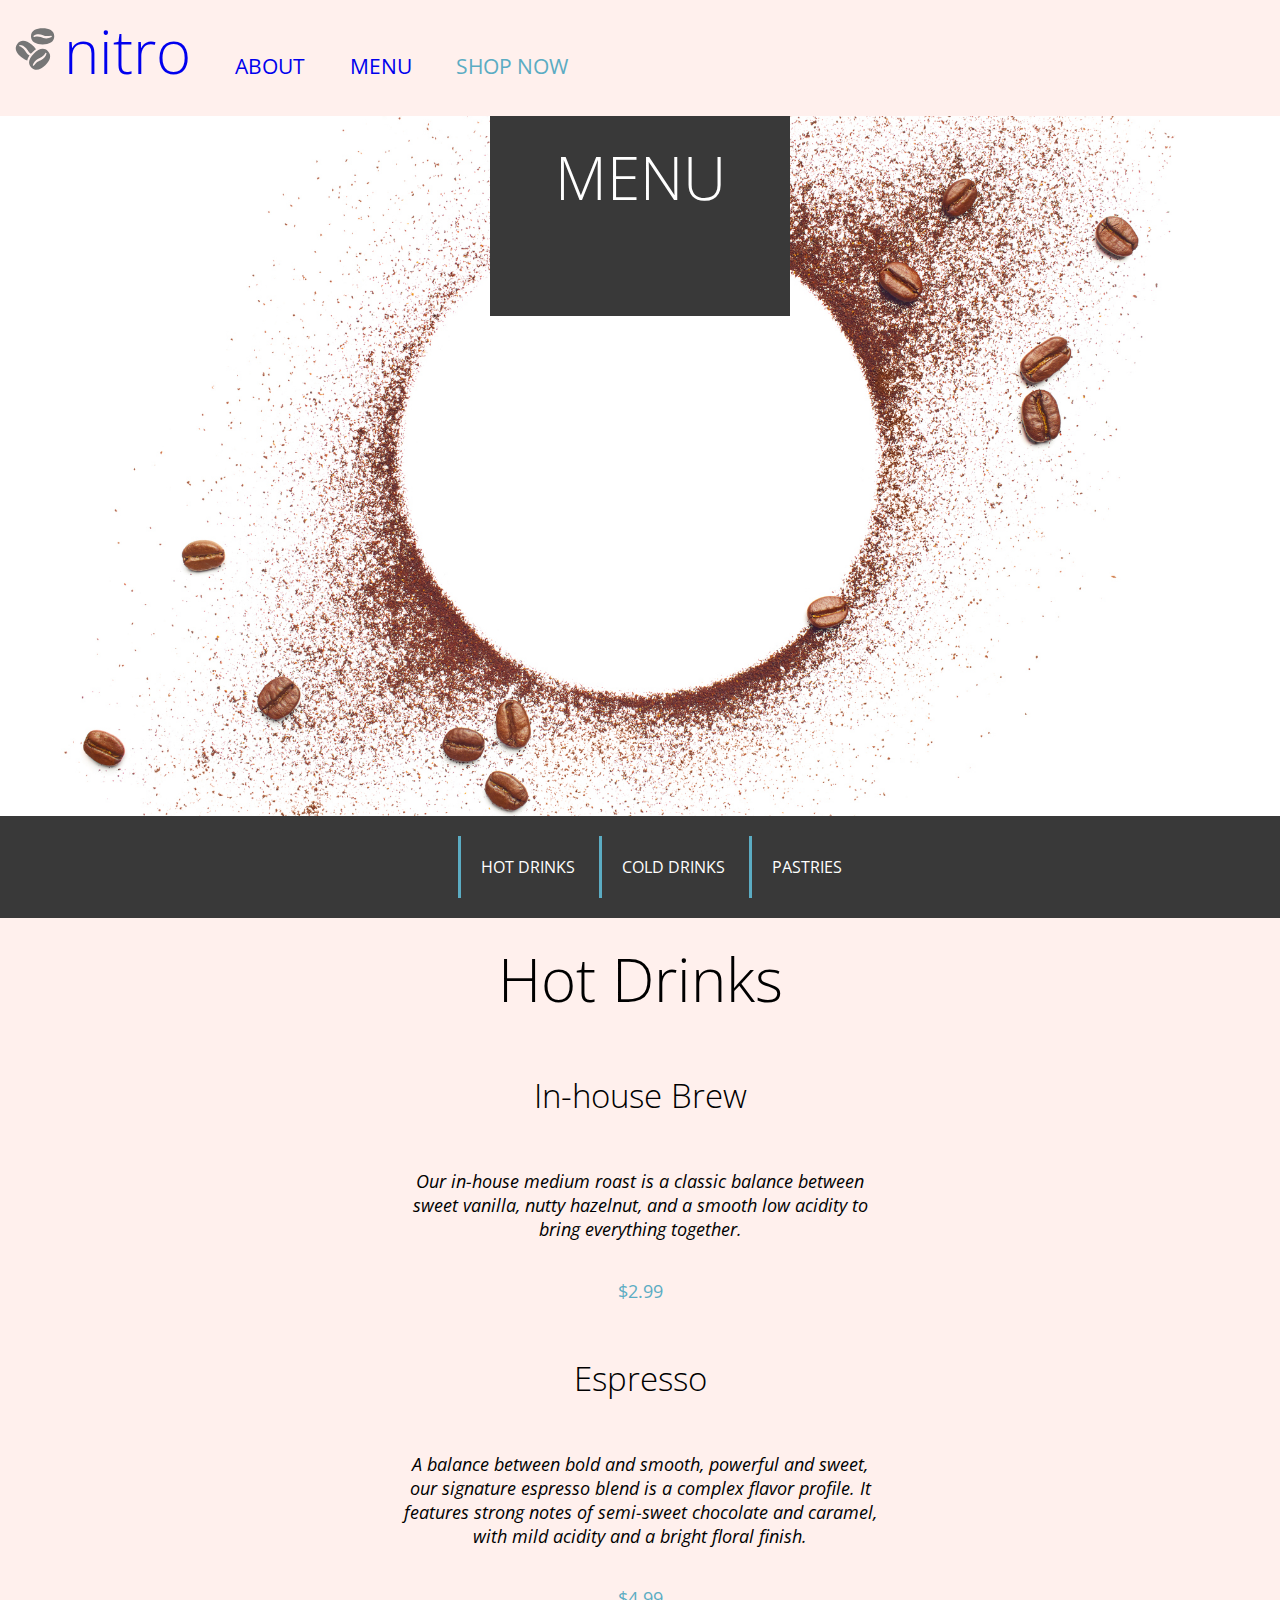
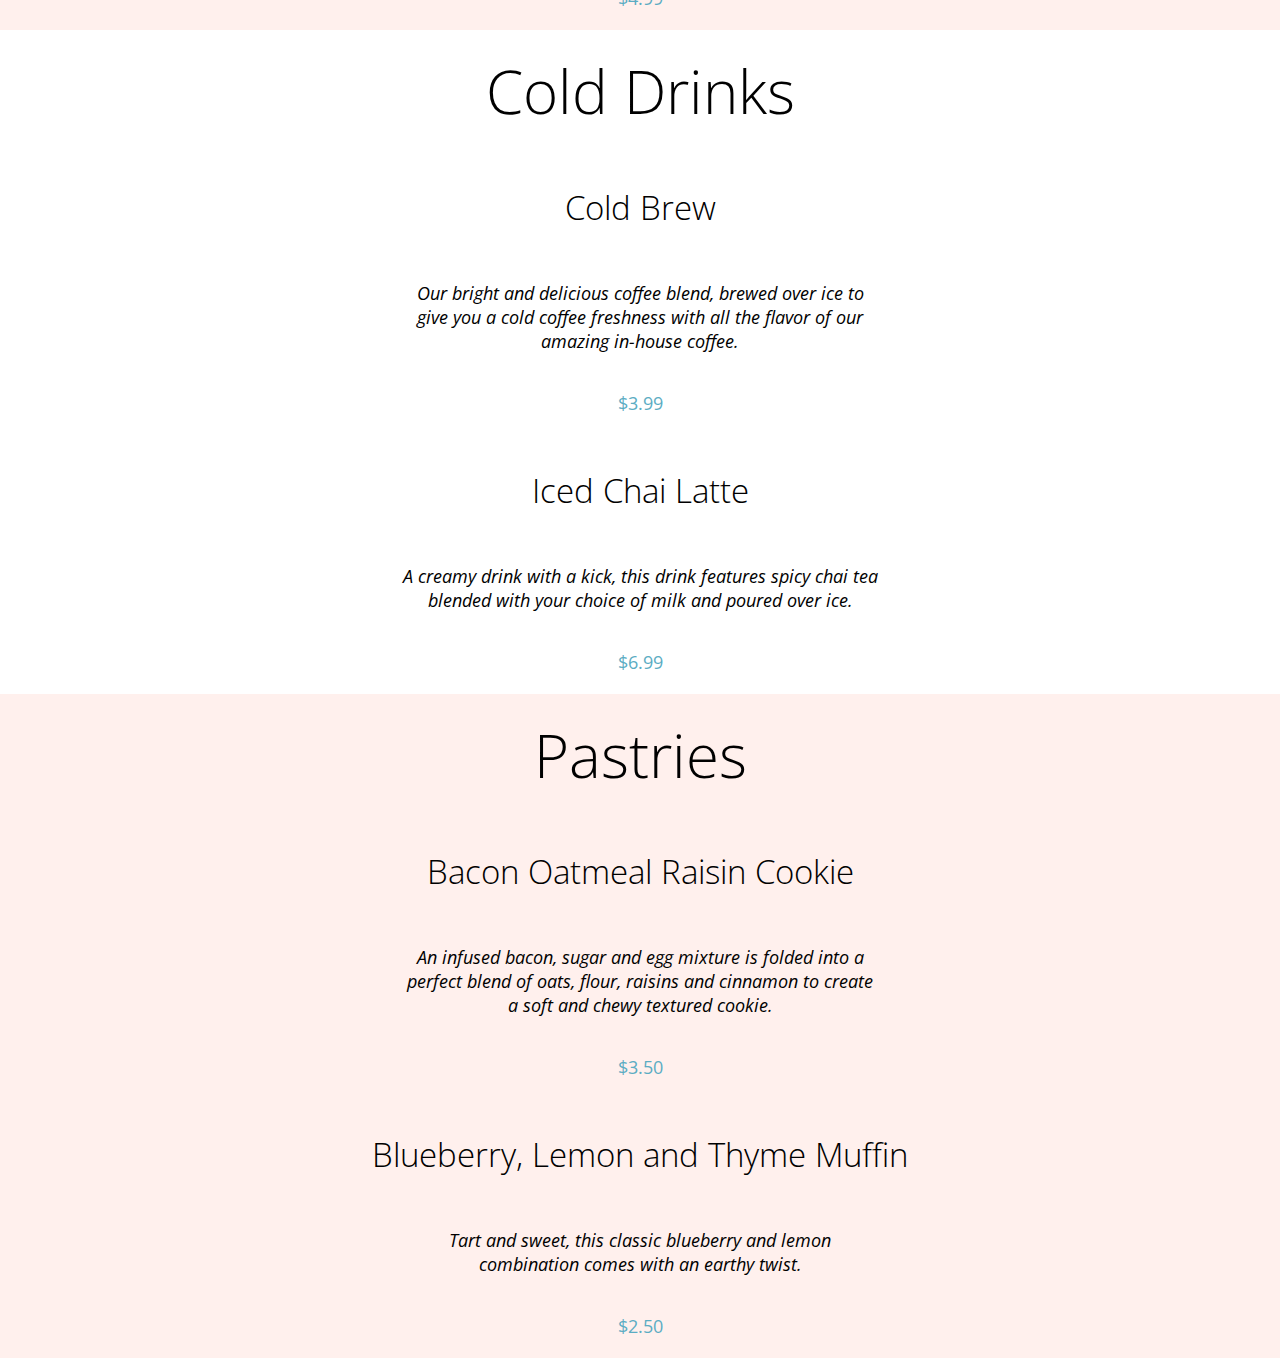
==== pages/menu.html @ 4241755d "initial commit" ====
<!DOCTYPE html>
<html lang="en">
  <head>
    <meta charset="UTF-8" />
    <meta name="viewport" content="width=device-width, initial-scale=1.0" />
    <link
      href="https://fonts.googleapis.com/css2?family=Open+Sans:ital,wght@0,300;0,400;0,600;0,700;1,400&display=swap"
      rel="stylesheet"
    />
    <link rel="stylesheet" href="../css/global.css" type="text/css" />
    <link rel="stylesheet" href="../css/menu.css" type="text/css" />
    <title>Coffee Shop - Menu</title>
  </head>
  <body>
    <!-- Navigation Bar -->
    <nav class="navhead">
      <img
        class="navhead-icon"
        src="../assets/coffee-beans-logo-and-footer.svg"
        alt="Coffee Bean Logo"
      />
      <a class="navhead-title" href="../index.html"
        ><h2 class="titlelink">nitro</h2></a
      >
      <ul class="navhead-list">
        <li class="navhead-link">
          <a href="../index.html">ABOUT</a>
        </li>
        <li class="navhead-link"><a href="menu.html">MENU</a></li>
        <li class="navhead-link">
          <a class="navhead-link__blue" href="menu.html">SHOP NOW</a>
        </li>
      </ul>
    </nav>
    <!-- Picture Banner -->
    <div id="background">
      <div class="titlebox">
        <h1 class="titleboxtext">MENU</h1>
      </div>
    </div>
    <!-- Sub-Menu -->
    <nav class="subnav">
      <ul class="subnav-container">
        <li class="subnav-list">
          <a class="subnav-list__item" href="#hot-drink-items">HOT DRINKS</a>
        </li>
        <li class="subnav-list">
          <a class="subnav-list__item" href="#cold-drink-items">COLD DRINKS</a>
        </li>
        <li class="subnav-list">
          <a class="subnav-list__item" href="#pastry-items">PASTRIES</a>
        </li>
      </ul>
    </nav>
    <!-- Main Section -->
    <main>
      <!-- Hot Drink Section -->
      <section class="menu-block" id="hot-drink-items">
        <h2 class="menu-block__title">Hot Drinks</h2>

        <h3 class="menu-block__item">In-house Brew</h3>
        <div class="menu-item-desc__container">
          <p class="itemdescription">
            Our in-house medium roast is a classic balance between sweet
            vanilla, nutty hazelnut, and a smooth low acidity to bring
            everything together.
          </p>
        </div>
        <p class="menu-item-price">$2.99</p>

        <h3 class="menu-block__item">Espresso</h3>
        <div class="menu-item-desc__container">
          <p class="itemdescription">
            A balance between bold and smooth, powerful and sweet, our signature
            espresso blend is a complex flavor profile. It features strong notes
            of semi-sweet chocolate and caramel, with mild acidity and a bright
            floral finish.
          </p>
        </div>
        <p class="menu-item-price">$4.99</p>
      </section>
      <!-- Cold Drink Section -->
      <section class="menu-block" id="cold-drink-items">
        <h2 class="menu-block__title">Cold Drinks</h2>

        <h3 class="menu-block__item">Cold Brew</h3>
        <div class="menu-item-desc__container">
          <p class="itemdescription">
            Our bright and delicious coffee blend, brewed over ice to give you a
            cold coffee freshness with all the flavor of our amazing in-house
            coffee.
          </p>
        </div>
        <p class="menu-item-price">$3.99</p>

        <h3 class="menu-block__item">Iced Chai Latte</h3>
        <div class="menu-item-desc__container">
          <p class="itemdescription">
            A creamy drink with a kick, this drink features spicy chai tea
            blended with your choice of milk and poured over ice.
          </p>
        </div>
        <p class="menu-item-price">$6.99</p>
      </section>
      <!-- Pastry Item Section -->
      <section class="menu-block" id="pastry-items">
        <h2 class="menu-block__title">Pastries</h2>

        <h3 class="menu-block__item">Bacon Oatmeal Raisin Cookie</h3>
        <div class="menu-item-desc__container">
          <p class="itemdescription">
            An infused bacon, sugar and egg mixture is folded into a perfect
            blend of oats, flour, raisins and cinnamon to create a soft and
            chewy textured cookie.
          </p>
        </div>
        <p class="menu-item-price">$3.50</p>

        <h3 class="menu-block__item">Blueberry, Lemon and Thyme Muffin</h3>
        <div class="menu-item-desc__container">
          <p class="itemdescription">
            Tart and sweet, this classic blueberry and lemon combination comes
            with an earthy twist.
          </p>
        </div>
        <p class="menu-item-price">$2.50</p>
      </section>
    </main>
  </body>
  <footer></footer>
</html>
---- css/global.css ----
body {
  font-family: "Open Sans";
  font-weight: 400;
  padding: 0;
  margin: 0;
}
---- css/menu.css ----
/* styling for Header 1 & 2 */
h1,
h2 {
  font-size: 3.75rem;
  font-weight: 300;
}

/* Styling for Header 3 */
h3 {
  font-size: 2.063rem;
  font-weight: 300;
}

/* default styling for a tags */
a {
  text-decoration: none;
}

/* default styling for p tag */

p {
  font-size: 1.125rem;
  font-weight: 400;
  margin-bottom: 0;
  padding-bottom: 1.25rem;
}

/* Styling for Navigation Bar */
.navhead {
  box-sizing: border-box;
  display: block;
  background-color: #fff0ed;
  width: 100%;
}

.navhead-icon {
  width: 3.125rem;
  padding-left: 0.625rem;
}

.titlelink {
  display: inline-block;
  background-color: #fff0ed;
  margin-top: 0.625rem;
  margin-bottom: 0.625rem;
}

.navhead-list {
  display: inline-block;
  list-style-type: none;
  padding: 1.25rem;
}

.navlist {
  display: inline;
  padding: 1.25rem;
  border: 0;
  margin: 0;
  background-color: #fff0ed;
}

.navhead-link {
  font-size: 1.313rem;
  font-weight: 400;
  display: inline;
  padding: 1.25rem;
}

.navhead-link__blue {
  color: #5bacc3;
}

/* Banner Section*/

.titlebox {
  width: 18.75rem;
  height: 12.5rem;
  background-color: #393939;
  display: inline-block;
  margin: 0 auto;
}

.titleboxtext {
  color: white;
  text-align: center;
  margin-top: 1.25rem;
}

#background {
  width: 100%;
  height: 43.75rem;
  text-align: center;
  background-position: center;
  background-size: cover;
  background-image: url(../assets/coffee-circle.jpg);
}

/* Sub-Menu  */
.subnav {
  width: 100%;
  background-color: #393939;
  text-align: center;
  text-decoration: solid;
}

.subnav-container {
  margin: 0;
}

.subnav-list {
  display: inline-block;
  border-left: 3px solid #5bacc3;
  margin: 1.25rem 0;
  padding: 0.313rem 1.25rem;
  list-style-type: none;
  padding: 1.25rem;
}

.subnav-list__item {
  color: white;
}

/* Main Section */

.menu-block {
  background-color: #fff0ed;
}

.menu-block:nth-child(2n) {
  background-color: white;
}

.menu-block__title {
  text-align: center;
  margin: 0;
  padding: 1.25rem 0;
}

.menu-block__item {
  text-align: center;
}

.menu-item-desc__container {
  text-align: center;
  display: block;
}

.itemdescription {
  font-style: italic;
  text-align: center;
  position: relative;
  display: inline-block;
  word-wrap: normal;
  width: 30rem;
}

.menu-item-price {
  text-align: center;
  color: #5bacc3;
}
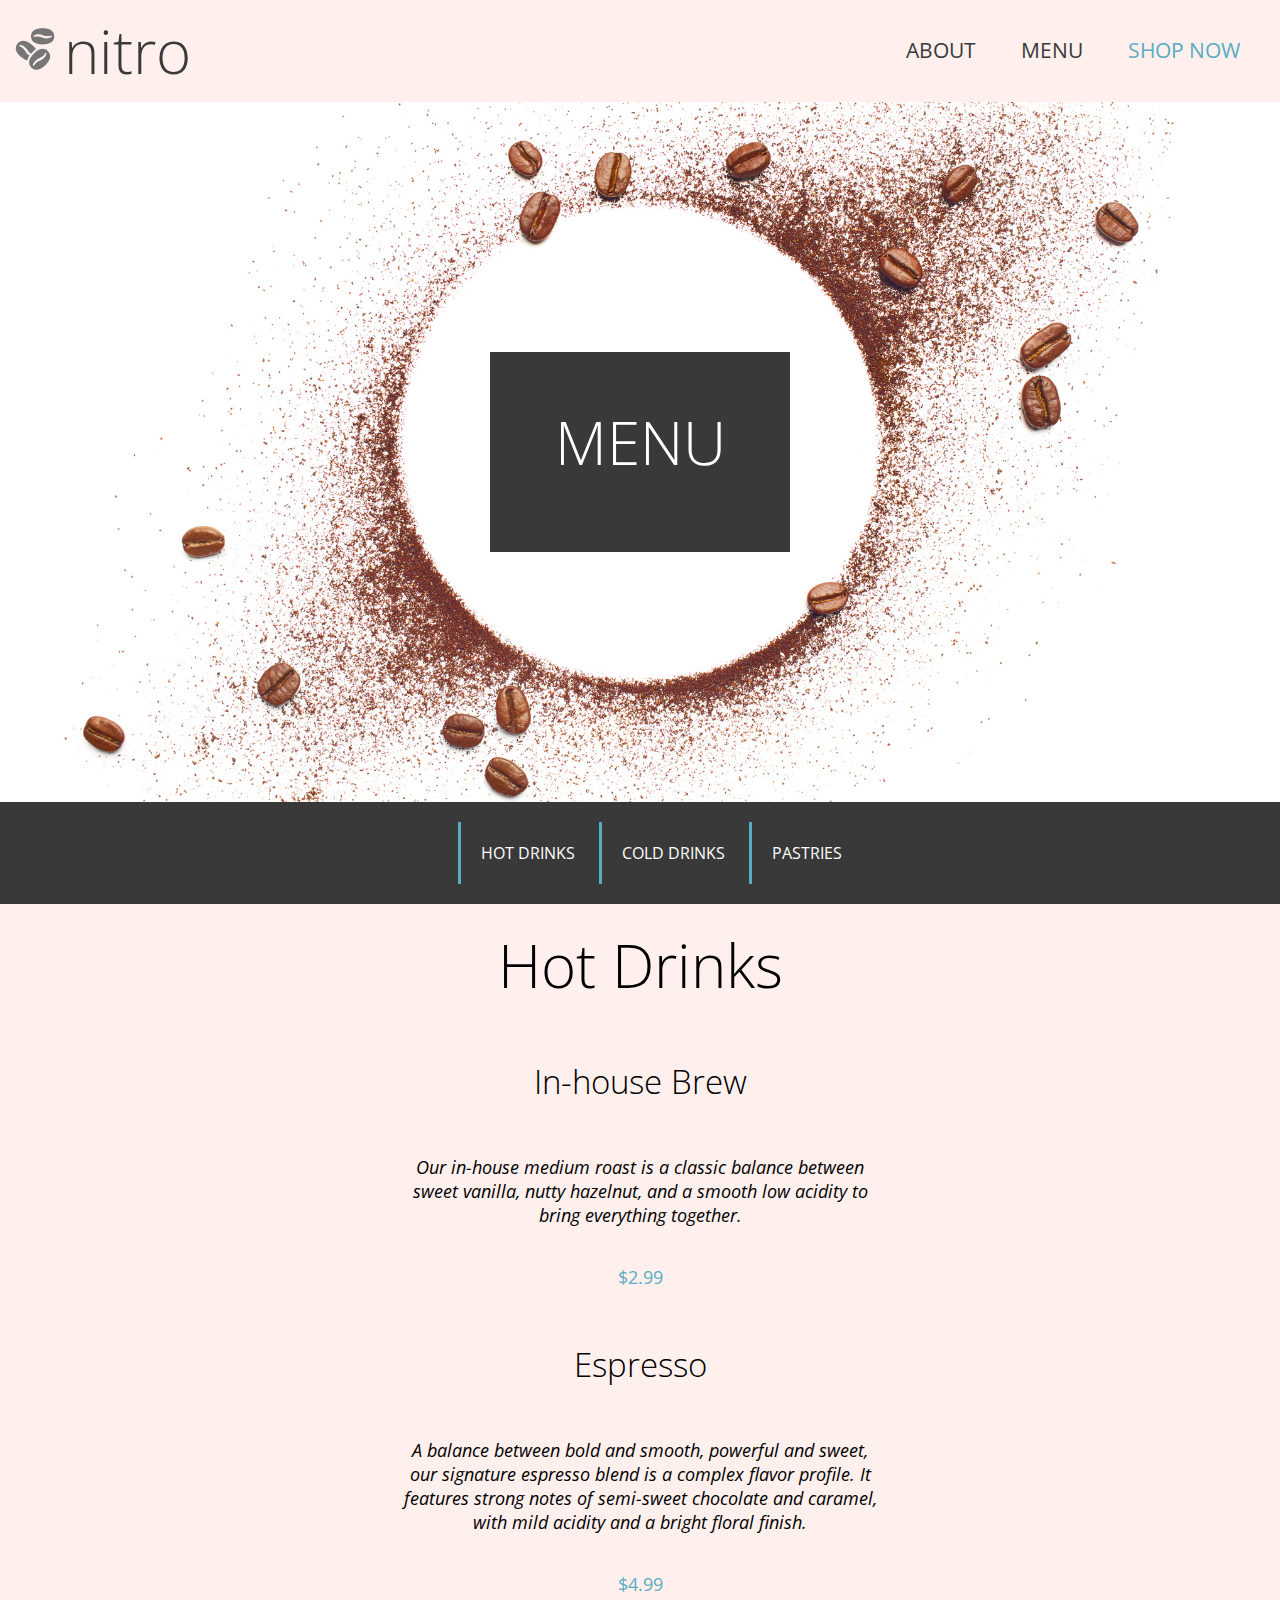
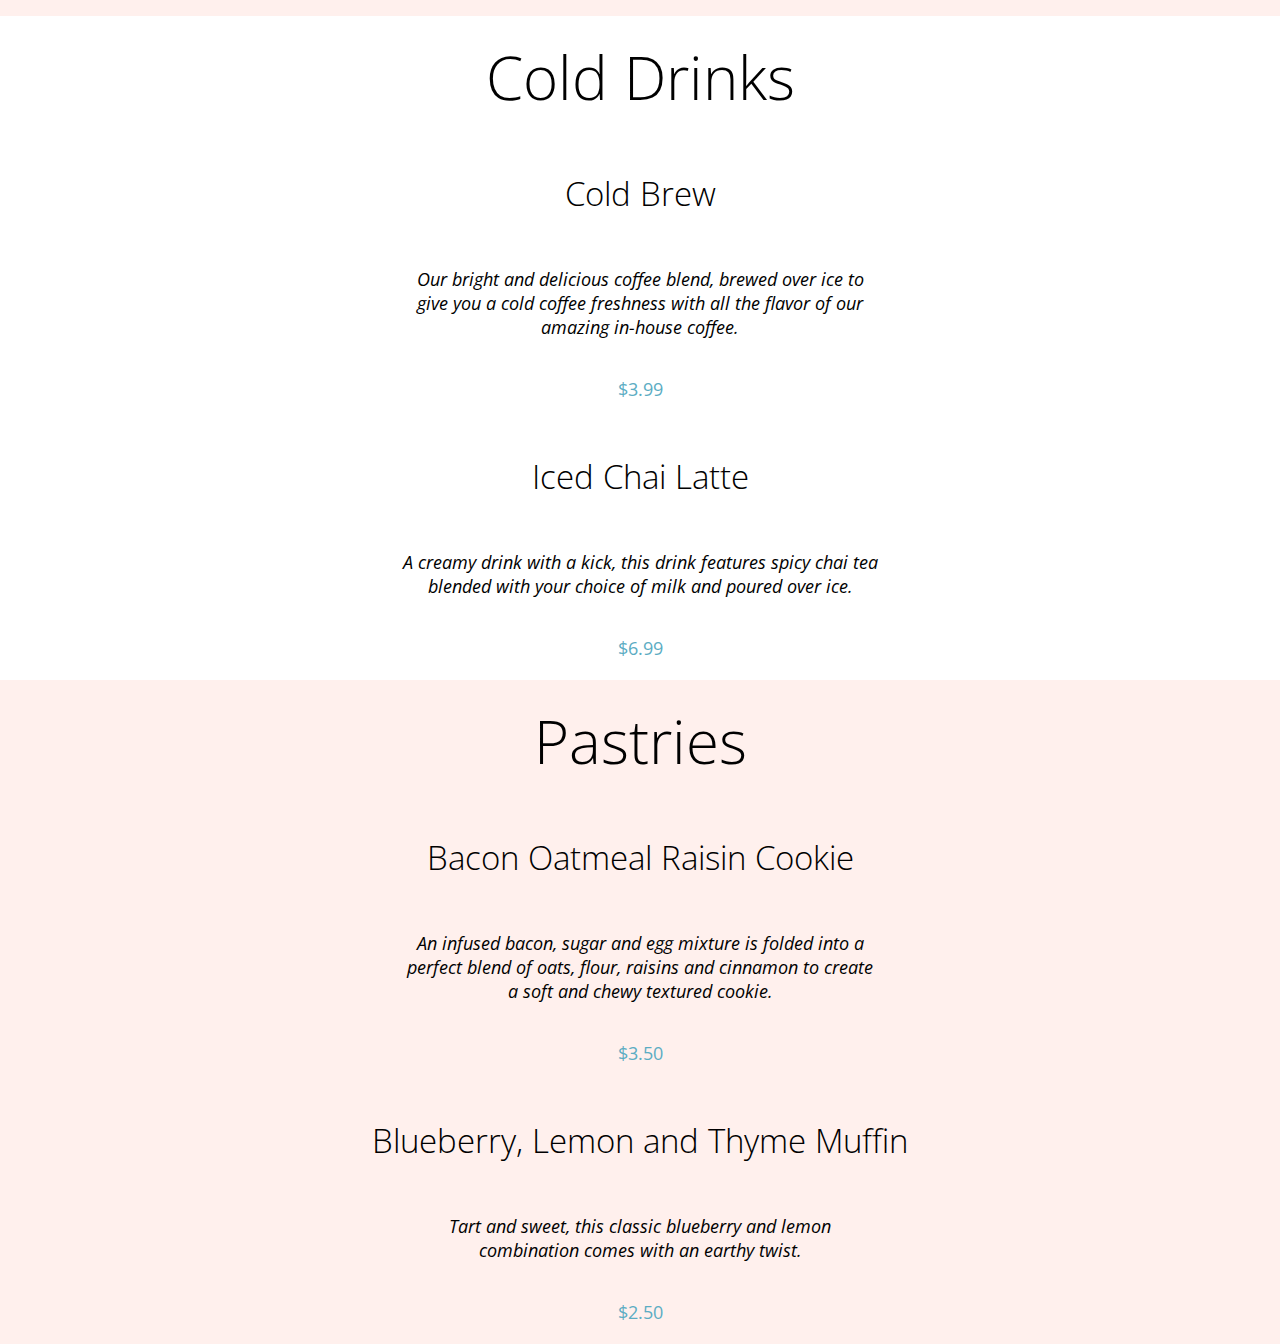
==== commit f79cdcb8: "updated css and added items to both menu and index html" ====
--- a/pages/menu.html
+++ b/pages/menu.html
@@ -14,23 +14,29 @@
   <body>
     <!-- Navigation Bar -->
     <nav class="navhead">
-      <img
-        class="navhead-icon"
-        src="../assets/coffee-beans-logo-and-footer.svg"
-        alt="Coffee Bean Logo"
-      />
-      <a class="navhead-title" href="../index.html"
-        ><h2 class="titlelink">nitro</h2></a
-      >
-      <ul class="navhead-list">
-        <li class="navhead-link">
-          <a href="../index.html">ABOUT</a>
-        </li>
-        <li class="navhead-link"><a href="menu.html">MENU</a></li>
-        <li class="navhead-link">
-          <a class="navhead-link__blue" href="menu.html">SHOP NOW</a>
-        </li>
-      </ul>
+      <div class="navhead-divider">
+        <img
+          class="navhead-icon"
+          src="../assets/coffee-beans-logo-and-footer.svg"
+          alt="Coffee Bean Logo"
+        />
+        <a class="navhead-title" href="../index.html"
+          ><h2 class="titlelink">nitro</h2></a
+        >
+      </div>
+      <div class="navhead-divider">
+        <ul class="navhead-list">
+          <li class="navhead-link">
+            <a class="link-text" href="../index.html">ABOUT</a>
+          </li>
+          <li class="navhead-link">
+            <a class="link-text" href="menu.html">MENU</a>
+          </li>
+          <li class="navhead-link">
+            <a class="navhead-link__blue" href="menu.html">SHOP NOW</a>
+          </li>
+        </ul>
+      </div>
     </nav>
     <!-- Picture Banner -->
     <div id="background">
--- a/css/menu.css
+++ b/css/menu.css
@@ -28,7 +28,8 @@
 /* Styling for Navigation Bar */
 .navhead {
   box-sizing: border-box;
-  display: block;
+  display: flex;
+  justify-content: space-between;
   background-color: #fff0ed;
   width: 100%;
 }
@@ -38,11 +39,16 @@
   padding-left: 0.625rem;
 }
 
+.navhead-divider {
+  display: inline;
+}
+
 .titlelink {
   display: inline-block;
   background-color: #fff0ed;
   margin-top: 0.625rem;
   margin-bottom: 0.625rem;
+  color: #393939;
 }
 
 .navhead-list {
@@ -66,6 +72,11 @@
   padding: 1.25rem;
 }
 
+.link-text {
+  text-decoration: none;
+  color: #393939;
+}
+
 .navhead-link__blue {
   color: #5bacc3;
 }
@@ -78,6 +89,9 @@
   background-color: #393939;
   display: inline-block;
   margin: 0 auto;
+  display: flex;
+  justify-content: center;
+  align-items: center;
 }
 
 .titleboxtext {
@@ -90,6 +104,9 @@
   width: 100%;
   height: 43.75rem;
   text-align: center;
+  display: flex;
+  align-items: center;
+  justify-content: center;
   background-position: center;
   background-size: cover;
   background-image: url(../assets/coffee-circle.jpg);
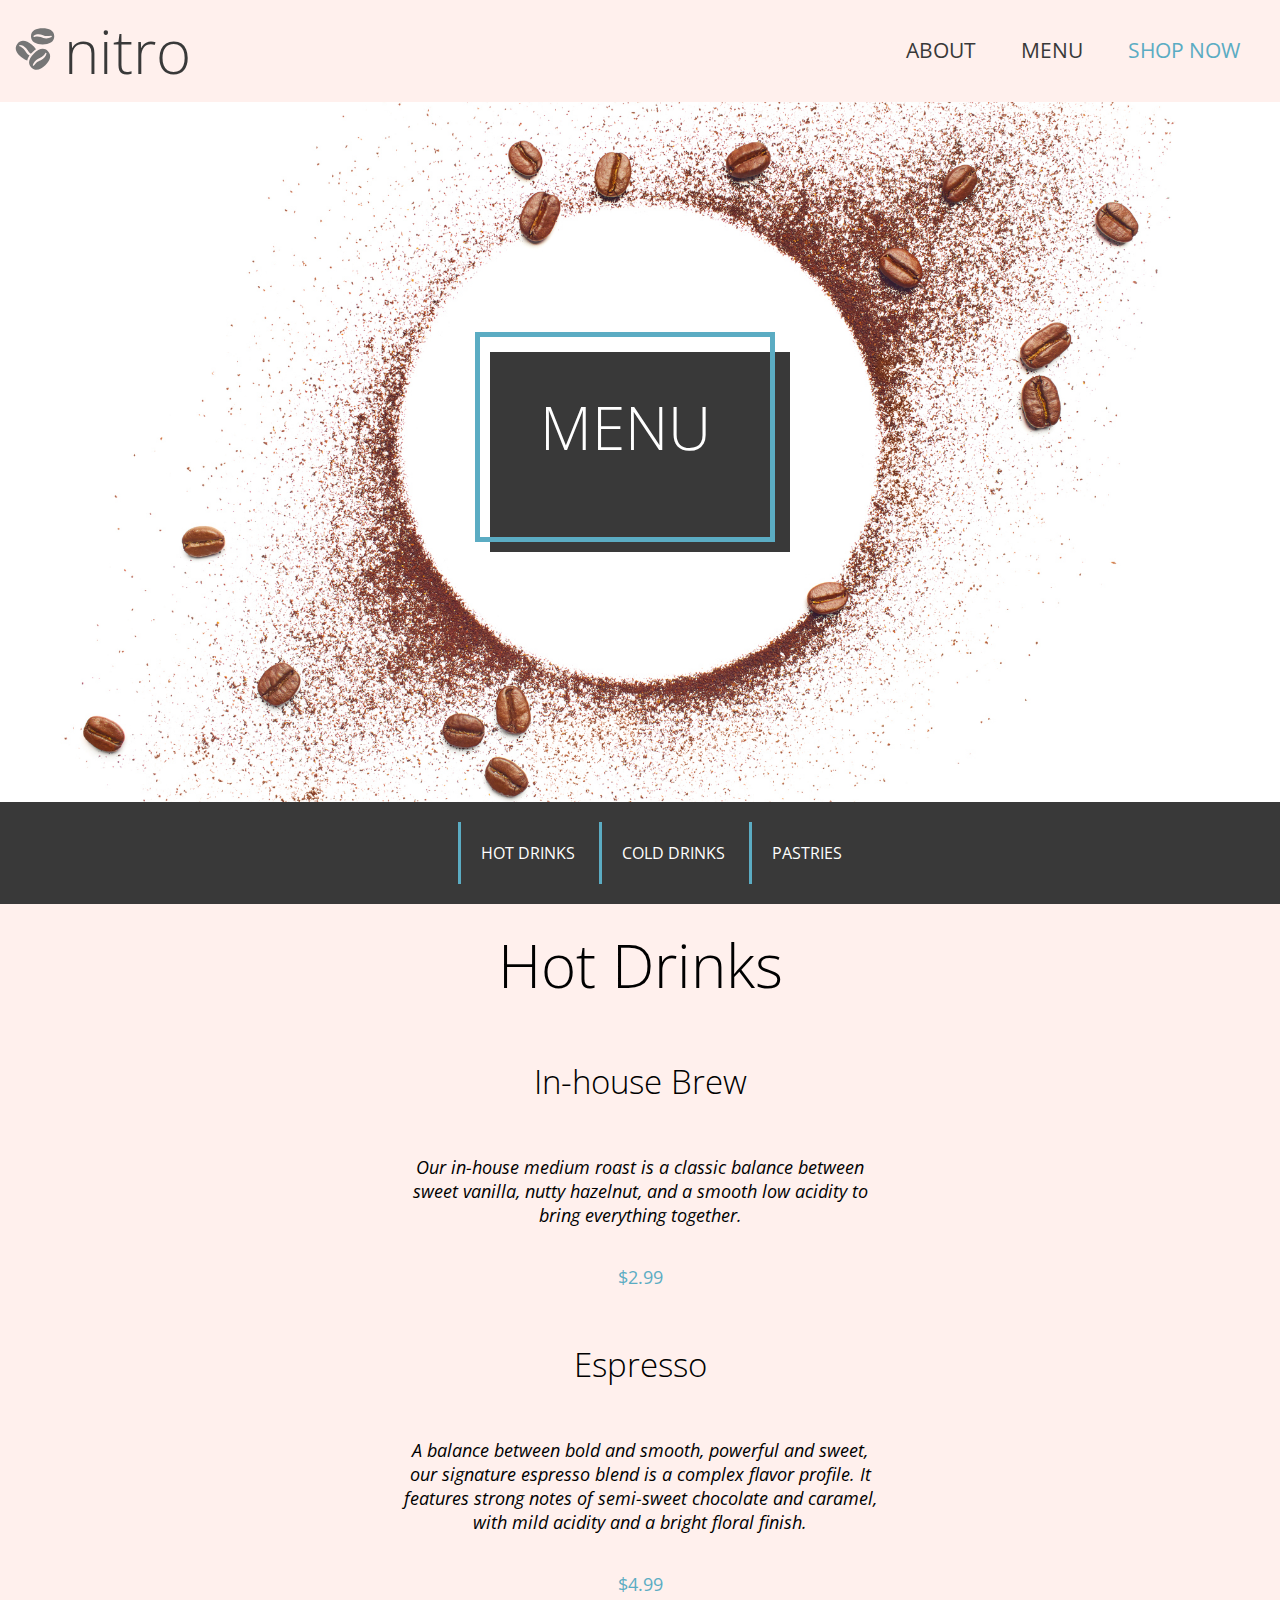
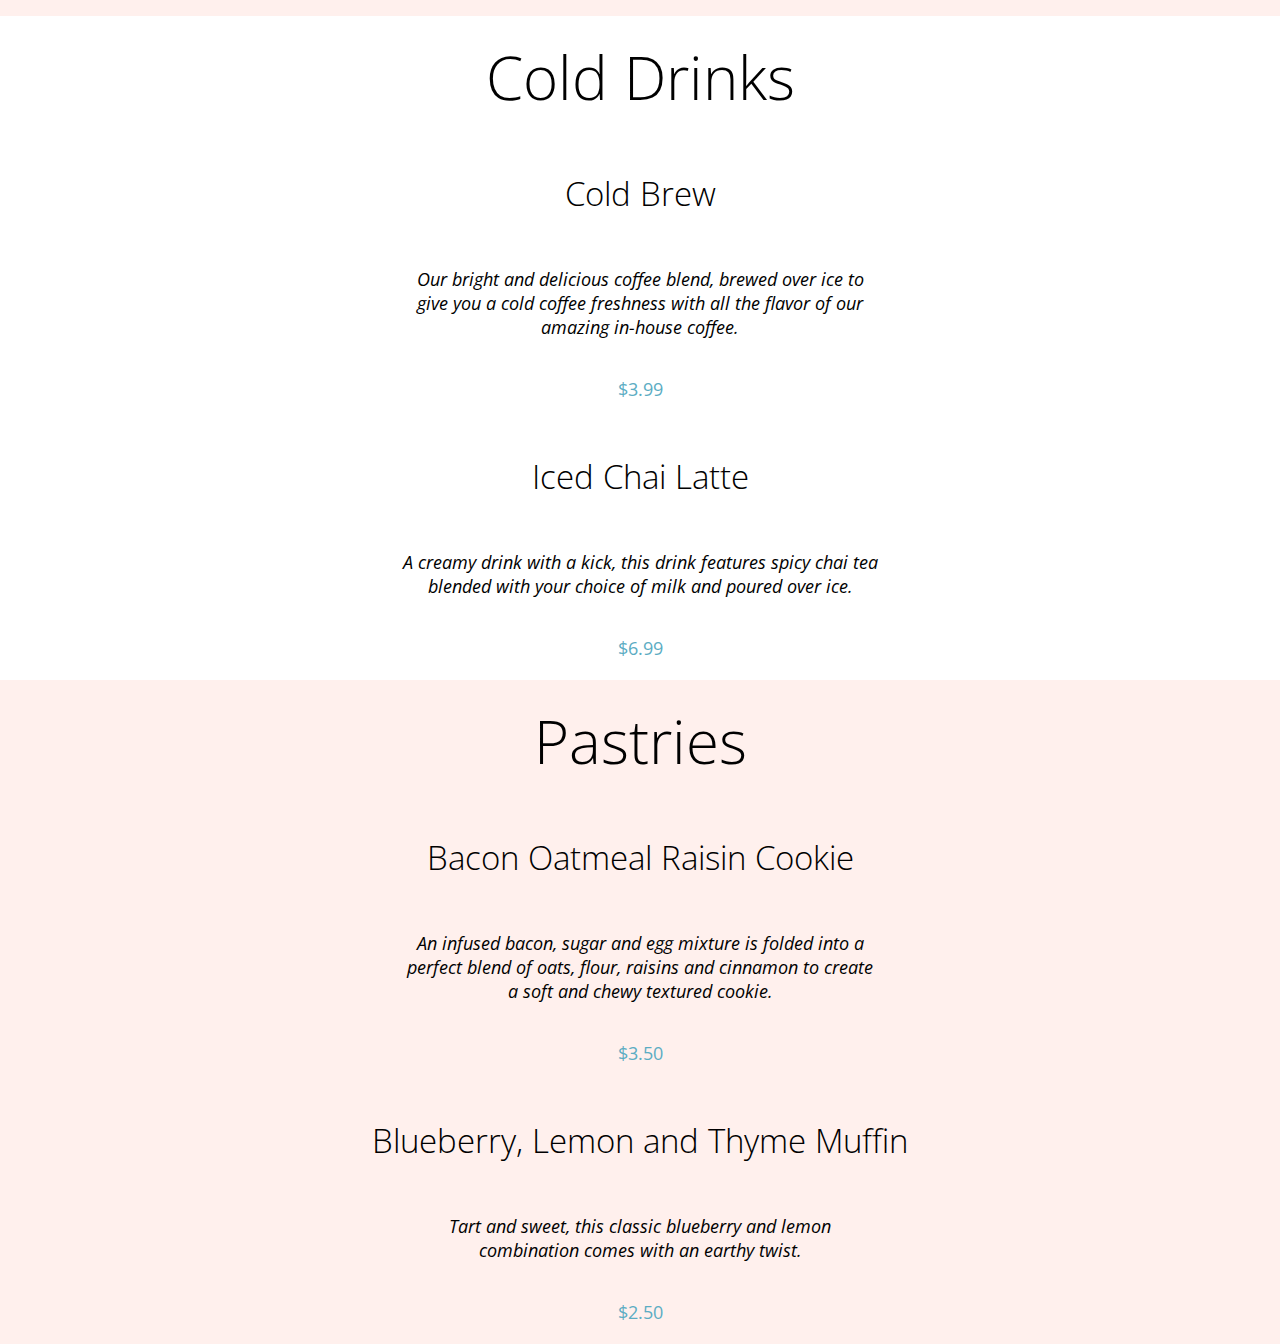
==== commit 84fb03ca: "added detail boxes to index and menu pages" ====
--- a/pages/menu.html
+++ b/pages/menu.html
@@ -41,7 +41,9 @@
     <!-- Picture Banner -->
     <div id="background">
       <div class="titlebox">
-        <h1 class="titleboxtext">MENU</h1>
+        <div class="titlebox__detail">
+          <h1 class="titleboxtext">MENU</h1>
+        </div>
       </div>
     </div>
     <!-- Sub-Menu -->
--- a/css/menu.css
+++ b/css/menu.css
@@ -87,11 +87,22 @@
   width: 18.75rem;
   height: 12.5rem;
   background-color: #393939;
-  display: inline-block;
   margin: 0 auto;
   display: flex;
   justify-content: center;
   align-items: center;
+}
+
+.titlebox__detail {
+  width: 18.75rem;
+  height: 12.5rem;
+  border: 5px solid #5bacc3;
+  display: flex;
+  justify-content: center;
+  align-items: center;
+  position: relative;
+  right: 15px;
+  bottom: 15px;
 }
 
 .titleboxtext {
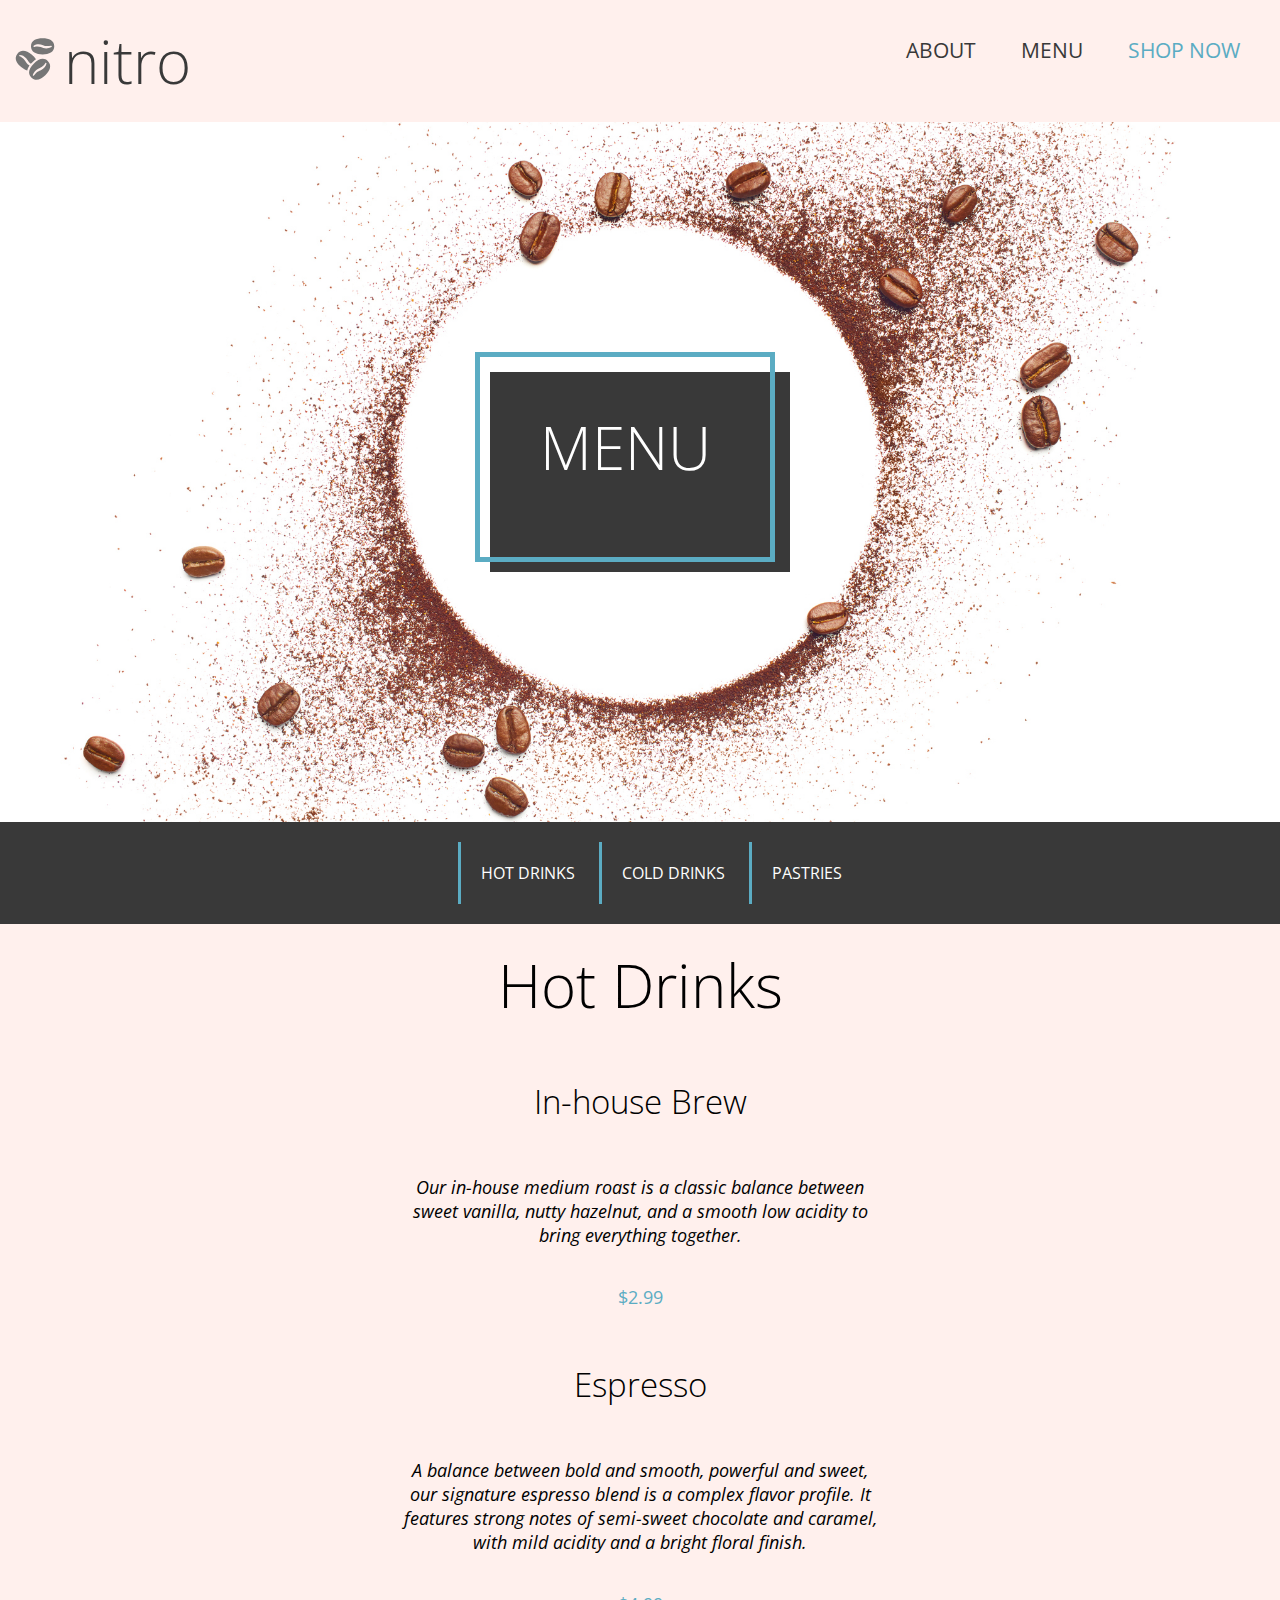
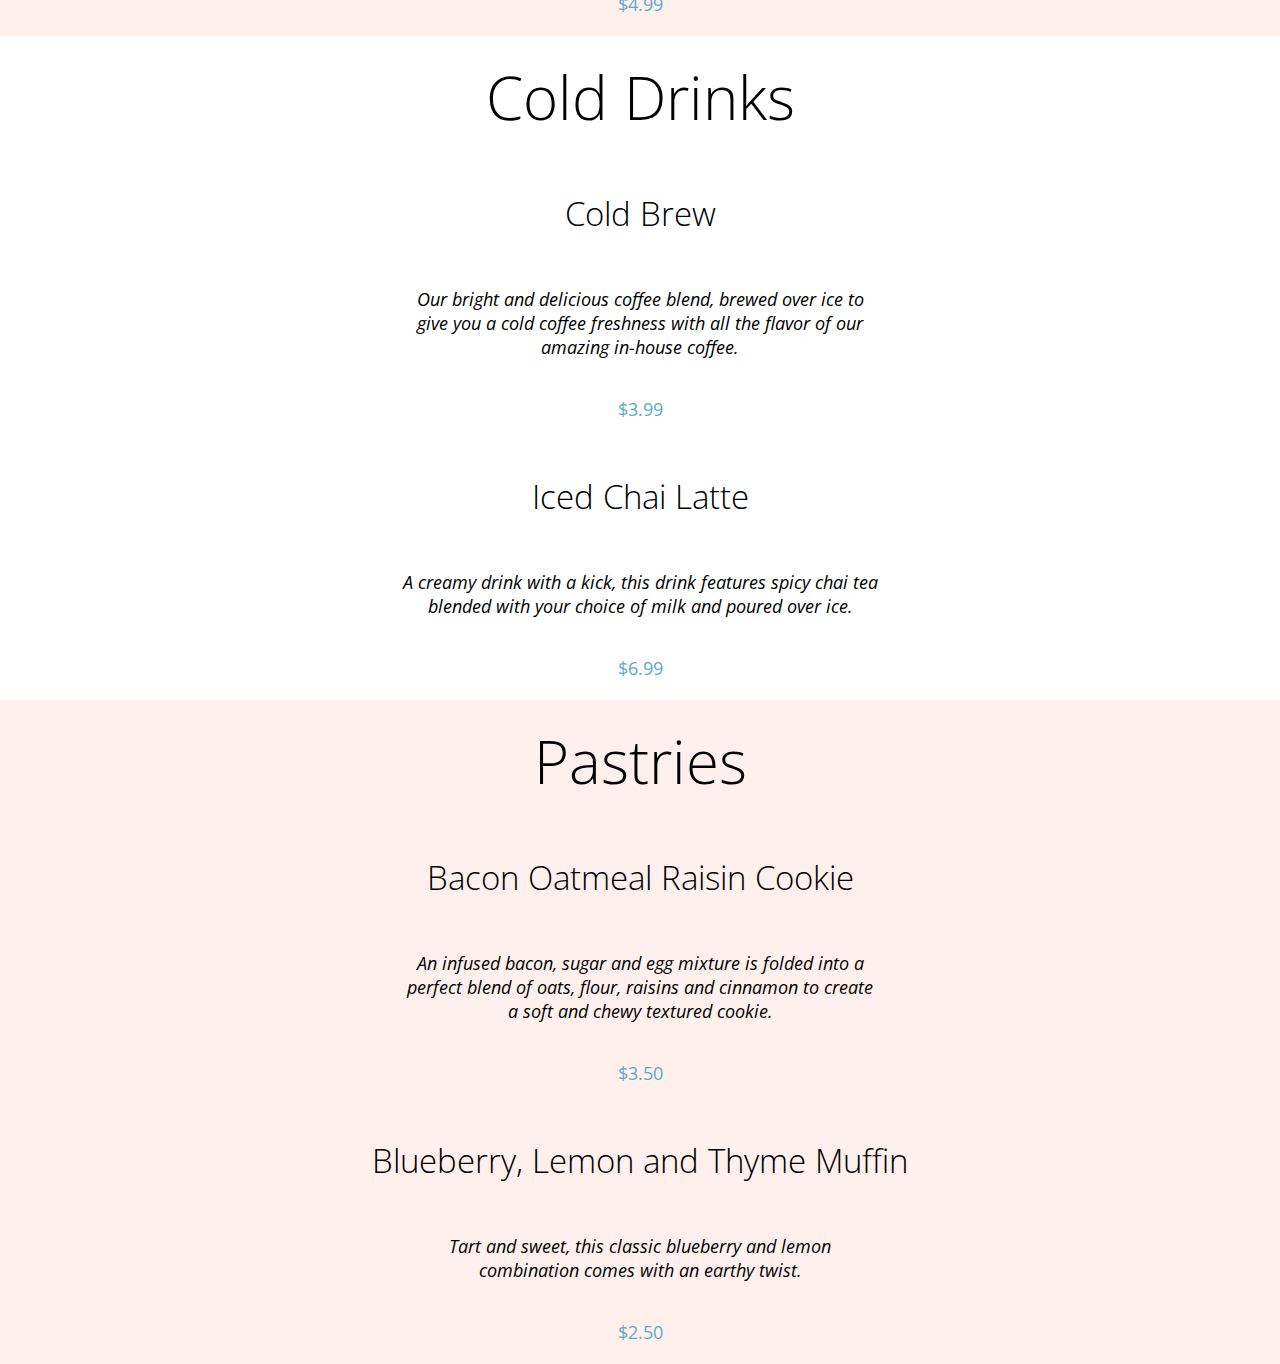
==== commit 84c05cf3: "added scss and formatted html and css" ====
--- a/pages/menu.html
+++ b/pages/menu.html
@@ -7,56 +7,57 @@
       href="https://fonts.googleapis.com/css2?family=Open+Sans:ital,wght@0,300;0,400;0,600;0,700;1,400&display=swap"
       rel="stylesheet"
     />
-    <link rel="stylesheet" href="../css/global.css" type="text/css" />
-    <link rel="stylesheet" href="../css/menu.css" type="text/css" />
+    <link rel="stylesheet" href="../scss/menu.css" type="text/css" />
     <title>Coffee Shop - Menu</title>
   </head>
   <body>
     <!-- Navigation Bar -->
     <nav class="navhead">
-      <div class="navhead-divider">
+      <div class="navhead__divider">
         <img
-          class="navhead-icon"
+          class="navhead__icon"
           src="../assets/coffee-beans-logo-and-footer.svg"
           alt="Coffee Bean Logo"
         />
-        <a class="navhead-title" href="../index.html"
-          ><h2 class="titlelink">nitro</h2></a
+        <a class="navhead__title" href="../index.html"
+          ><h2 class="navhead__titlelink">nitro</h2></a
         >
       </div>
-      <div class="navhead-divider">
-        <ul class="navhead-list">
-          <li class="navhead-link">
-            <a class="link-text" href="../index.html">ABOUT</a>
+      <div class="navhead__divider">
+        <ul class="navhead__list">
+          <li class="navhead__link">
+            <a class="navhead__text" href="../index.html">ABOUT</a>
           </li>
-          <li class="navhead-link">
-            <a class="link-text" href="menu.html">MENU</a>
+          <li class="navhead__link">
+            <a class="navhead__text" href="./menu.html">MENU</a>
           </li>
-          <li class="navhead-link">
-            <a class="navhead-link__blue" href="menu.html">SHOP NOW</a>
+          <li class="navhead__link">
+            <a class="navhead__text navhead__link--blue" href="./menu.html"
+              >SHOP NOW</a
+            >
           </li>
         </ul>
       </div>
     </nav>
     <!-- Picture Banner -->
-    <div id="background">
-      <div class="titlebox">
+    <div class="titlebox">
+      <div class="titlebox__container">
         <div class="titlebox__detail">
-          <h1 class="titleboxtext">MENU</h1>
+          <h1 class="titlebox__text">MENU</h1>
         </div>
       </div>
     </div>
     <!-- Sub-Menu -->
     <nav class="subnav">
-      <ul class="subnav-container">
-        <li class="subnav-list">
-          <a class="subnav-list__item" href="#hot-drink-items">HOT DRINKS</a>
+      <ul class="subnav__container">
+        <li class="subnav__list">
+          <a class="subnav__list__item" href="#hot-drink-items">HOT DRINKS</a>
         </li>
-        <li class="subnav-list">
-          <a class="subnav-list__item" href="#cold-drink-items">COLD DRINKS</a>
+        <li class="subnav__list">
+          <a class="subnav__list__item" href="#cold-drink-items">COLD DRINKS</a>
         </li>
-        <li class="subnav-list">
-          <a class="subnav-list__item" href="#pastry-items">PASTRIES</a>
+        <li class="subnav__list">
+          <a class="subnav__list__item" href="#pastry-items">PASTRIES</a>
         </li>
       </ul>
     </nav>
@@ -67,71 +68,71 @@
         <h2 class="menu-block__title">Hot Drinks</h2>
 
         <h3 class="menu-block__item">In-house Brew</h3>
-        <div class="menu-item-desc__container">
-          <p class="itemdescription">
+        <div class="menu-block__container">
+          <p class="menu-block__itemdescription">
             Our in-house medium roast is a classic balance between sweet
             vanilla, nutty hazelnut, and a smooth low acidity to bring
             everything together.
           </p>
         </div>
-        <p class="menu-item-price">$2.99</p>
+        <p class="menu-block__price">$2.99</p>
 
         <h3 class="menu-block__item">Espresso</h3>
-        <div class="menu-item-desc__container">
-          <p class="itemdescription">
+        <div class="menu-block__container">
+          <p class="menu-block__itemdescription">
             A balance between bold and smooth, powerful and sweet, our signature
             espresso blend is a complex flavor profile. It features strong notes
             of semi-sweet chocolate and caramel, with mild acidity and a bright
             floral finish.
           </p>
         </div>
-        <p class="menu-item-price">$4.99</p>
+        <p class="menu-block__price">$4.99</p>
       </section>
       <!-- Cold Drink Section -->
       <section class="menu-block" id="cold-drink-items">
         <h2 class="menu-block__title">Cold Drinks</h2>
 
         <h3 class="menu-block__item">Cold Brew</h3>
-        <div class="menu-item-desc__container">
-          <p class="itemdescription">
+        <div class="menu-block__container">
+          <p class="menu-block__itemdescription">
             Our bright and delicious coffee blend, brewed over ice to give you a
             cold coffee freshness with all the flavor of our amazing in-house
             coffee.
           </p>
         </div>
-        <p class="menu-item-price">$3.99</p>
+        <p class="menu-block__price">$3.99</p>
 
         <h3 class="menu-block__item">Iced Chai Latte</h3>
-        <div class="menu-item-desc__container">
-          <p class="itemdescription">
+        <div class="menu-block__container">
+          <p class="menu-block__itemdescription">
             A creamy drink with a kick, this drink features spicy chai tea
             blended with your choice of milk and poured over ice.
           </p>
         </div>
-        <p class="menu-item-price">$6.99</p>
+        <p class="menu-block__price">$6.99</p>
       </section>
       <!-- Pastry Item Section -->
       <section class="menu-block" id="pastry-items">
         <h2 class="menu-block__title">Pastries</h2>
 
         <h3 class="menu-block__item">Bacon Oatmeal Raisin Cookie</h3>
-        <div class="menu-item-desc__container">
-          <p class="itemdescription">
+        <div class="menu-block__container">
+          <p class="menu-block__itemdescription">
             An infused bacon, sugar and egg mixture is folded into a perfect
             blend of oats, flour, raisins and cinnamon to create a soft and
             chewy textured cookie.
           </p>
         </div>
-        <p class="menu-item-price">$3.50</p>
+        <p class="menu-block__price">$3.50</p>
 
         <h3 class="menu-block__item">Blueberry, Lemon and Thyme Muffin</h3>
-        <div class="menu-item-desc__container">
-          <p class="itemdescription">
+        <div class="menu-block__container">
+          <p class="menu-block__itemdescription">
             Tart and sweet, this classic blueberry and lemon combination comes
             with an earthy twist.
           </p>
         </div>
-        <p class="menu-item-price">$2.50</p>
+        <p class="menu-block__price">$2.50</p>
       </section>
     </main>
   </body>
--- a/scss/menu.css
+++ b/scss/menu.css
@@ -0,0 +1,173 @@
+body {
+  font-family: "Open Sans";
+  font-weight: 400;
+  padding: 0;
+  margin: 0;
+}
+
+/* Variables  */
+/* styling for Header 1 & 2 */
+h1,
+h2 {
+  font-size: 3.75rem;
+  font-weight: 300;
+}
+
+/* Styling for Header 3 */
+h3 {
+  font-size: 2.063rem;
+  font-weight: 300;
+}
+
+/* default styling for a tags */
+a {
+  text-decoration: none;
+}
+
+/* default styling for p tag */
+p {
+  font-size: 1.125rem;
+  font-weight: 400;
+  margin-bottom: 0;
+  padding-bottom: 1.25rem;
+}
+
+/* Styling for Navigation Bar */
+.navhead {
+  box-sizing: border-box;
+  display: flex;
+  justify-content: space-between;
+  background-color: #fff0ed;
+  width: 100%;
+}
+.navhead__divider {
+  display: inline;
+}
+.navhead__icon {
+  width: 3.125rem;
+  padding-left: 0.625rem;
+}
+.navhead__title {
+  display: inline-block;
+  background-color: #fff0ed;
+  margin-top: 0.625rem;
+  margin-bottom: 0.625rem;
+}
+.navhead__titlelink {
+  display: inline-block;
+  background-color: #fff0ed;
+  margin-top: 0.625rem;
+  margin-bottom: 0.625rem;
+  color: #393939;
+}
+.navhead__list {
+  display: inline-block;
+  list-style-type: none;
+  padding: 1.25rem;
+}
+.navhead__text {
+  text-decoration: none;
+  color: #393939;
+}
+.navhead__link {
+  font-size: 1.313rem;
+  font-weight: 400;
+  display: inline;
+  padding: 1.25rem;
+}
+.navhead__link--blue {
+  color: #5bacc3;
+}
+
+/* Picture Banner*/
+.titlebox {
+  width: 100%;
+  height: 43.75rem;
+  text-align: center;
+  display: flex;
+  align-items: center;
+  justify-content: center;
+  background-position: center;
+  background-size: cover;
+  background-image: url(../assets/coffee-circle.jpg);
+}
+.titlebox__container {
+  width: 18.75rem;
+  height: 12.5rem;
+  background-color: #393939;
+  margin: 0 auto;
+  display: flex;
+  justify-content: center;
+  align-items: center;
+}
+.titlebox__detail {
+  width: 18.75rem;
+  height: 12.5rem;
+  border: 5px solid #5bacc3;
+  display: flex;
+  justify-content: center;
+  align-items: center;
+  position: relative;
+  right: 15px;
+  bottom: 15px;
+}
+.titlebox__text {
+  color: white;
+  text-align: center;
+  margin-top: 1.25rem;
+}
+
+/* Sub-Menu  */
+.subnav {
+  width: 100%;
+  background-color: #393939;
+  text-align: center;
+  -webkit-text-decoration: solid;
+          text-decoration: solid;
+}
+.subnav__container {
+  margin: 0;
+}
+.subnav__list {
+  display: inline-block;
+  border-left: 3px solid #5bacc3;
+  margin: 1.25rem 0;
+  padding: 0.313rem 1.25rem;
+  list-style-type: none;
+  padding: 1.25rem;
+}
+.subnav__list__item {
+  color: white;
+}
+
+/* Main Section */
+.menu-block {
+  background-color: #fff0ed;
+}
+.menu-block:nth-child(2n) {
+  background-color: white;
+}
+.menu-block__title {
+  text-align: center;
+  margin: 0;
+  padding: 1.25rem 0;
+}
+.menu-block__item {
+  text-align: center;
+}
+.menu-block__container {
+  text-align: center;
+  display: block;
+}
+.menu-block__itemdescription {
+  font-style: italic;
+  text-align: center;
+  position: relative;
+  display: inline-block;
+  word-wrap: normal;
+  width: 30rem;
+}
+.menu-block__price {
+  text-align: center;
+  color: #5bacc3;
+}/*# sourceMappingURL=menu.css.map */